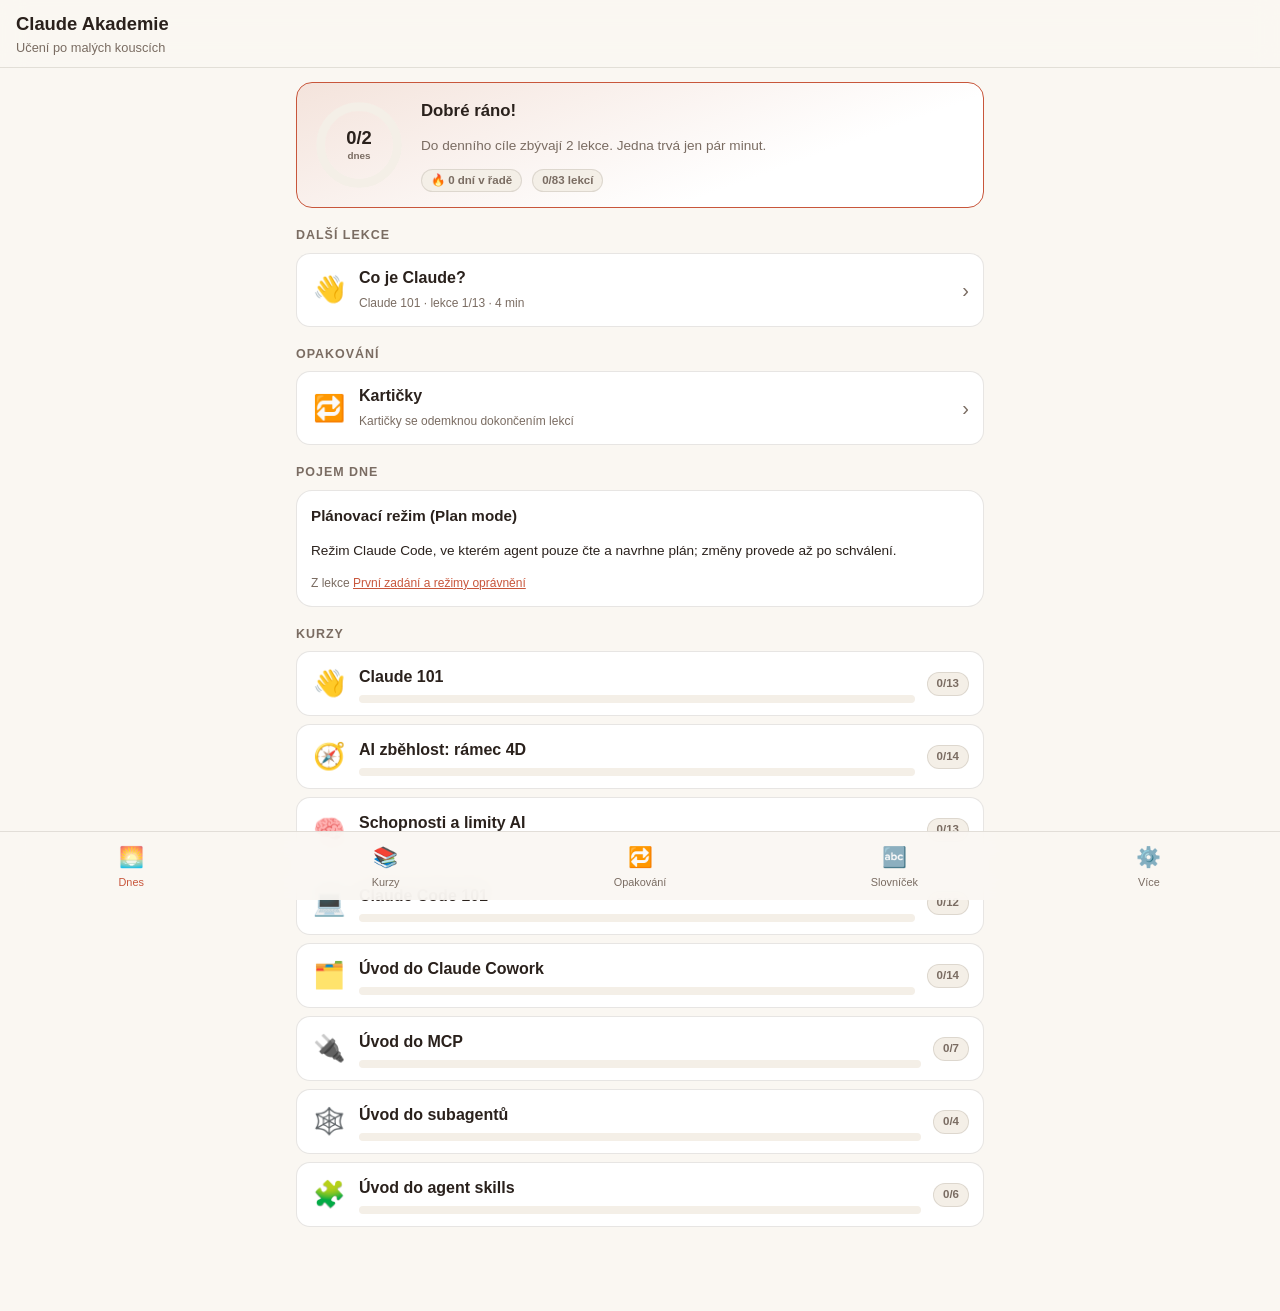
==== claude-akademie/index.html @ 2efd05d3 "Learning Apps: rozcestník a první appka Claude Akademie Repozitář pro více samostatných PWA v podslo" ====
<!DOCTYPE html>
<html lang="cs" data-theme="auto">
<head>
  <meta charset="utf-8">
  <meta name="viewport" content="width=device-width, initial-scale=1, viewport-fit=cover">
  <title>Claude Akademie</title>
  <meta name="description" content="Česká učebnice Claude po malých kouscích: kurzy podle Claude Academy, kvízy, kartičky k opakování, slovníček a sledování pokroku. Funguje offline.">
  <meta name="theme-color" content="#1c1917">
  <meta name="mobile-web-app-capable" content="yes">
  <meta name="apple-mobile-web-app-capable" content="yes">
  <meta name="apple-mobile-web-app-status-bar-style" content="black-translucent">
  <meta name="apple-mobile-web-app-title" content="Claude Akademie">
  <link rel="manifest" href="manifest.webmanifest">
  <link rel="icon" href="icons/icon.svg" type="image/svg+xml">
  <link rel="apple-touch-icon" href="icons/apple-touch-icon.png">
  <link rel="stylesheet" href="styles.css">
</head>
<body>
  <header class="app-header">
    <a id="h-back" class="back" href="#/" style="display:none" aria-label="Zpět">‹</a>
    <div class="head-txt">
      <h1 id="h-title">Claude Akademie</h1>
      <p class="sub" id="h-sub"></p>
    </div>
    <div class="head-actions" id="h-actions"></div>
  </header>

  <main id="view">
    <noscript><p style="padding:20px">Aplikace potřebuje zapnutý JavaScript.</p></noscript>
  </main>

  <nav class="tabbar">
    <a href="#/" data-tab="dnes"><span class="ico">🌅</span>Dnes</a>
    <a href="#/kurzy" data-tab="kurzy"><span class="ico">📚</span>Kurzy</a>
    <a href="#/opakovani" data-tab="opakovani"><span class="ico">🔁</span>Opakování</a>
    <a href="#/slovnik" data-tab="slovnik"><span class="ico">🔤</span>Slovníček</a>
    <a href="#/vice" data-tab="vice"><span class="ico">⚙️</span>Více</a>
  </nav>

  <div id="toast"></div>
  <div id="modal"></div>

  <script src="kurzy/_index.js"></script>
  <script src="kurzy/claude-101.js"></script>
  <script src="kurzy/ai-fluency.js"></script>
  <script src="kurzy/schopnosti-a-limity.js"></script>
  <script src="kurzy/claude-code-101.js"></script>
  <script src="kurzy/cowork.js"></script>
  <script src="kurzy/mcp.js"></script>
  <script src="kurzy/subagenti.js"></script>
  <script src="kurzy/skills.js"></script>
  <script src="app.js"></script>
  <script>
    if ("serviceWorker" in navigator && location.protocol.startsWith("http")) {
      window.addEventListener("load", () => {
        navigator.serviceWorker.register("sw.js").catch(() => {});
      });
    }
  </script>
</body>
</html>
---- claude-akademie/styles.css ----
/* ===== Claude Akademie – styly (mobile-first) ===== */

:root {
  --bg: #1c1917;
  --bg-soft: #24201d;
  --card: #2a2522;
  --card-2: #342e2a;
  --line: rgba(255, 255, 255, 0.09);
  --text: #f5efe6;
  --muted: #b3a89b;
  --accent: #e07a5f;
  --accent-soft: rgba(224, 122, 95, 0.16);
  --accent-ink: #1c1917;
  --ok: #7bc47f;
  --ok-soft: rgba(123, 196, 127, 0.16);
  --warn: #f2c14e;
  --warn-soft: rgba(242, 193, 78, 0.14);
  --danger: #f27a7a;
  --info: #7cb7e8;
  --info-soft: rgba(124, 183, 232, 0.14);
  --shadow: 0 10px 30px rgba(0, 0, 0, 0.35);
  --radius: 16px;
  --fs: 16px;
  color-scheme: dark;
}

html[data-theme="light"] {
  --bg: #faf7f2;
  --bg-soft: #f2ece3;
  --card: #ffffff;
  --card-2: #f4efe7;
  --line: rgba(60, 40, 30, 0.12);
  --text: #2a211c;
  --muted: #7a6c62;
  --accent: #c8563b;
  --accent-soft: rgba(200, 86, 59, 0.12);
  --accent-ink: #ffffff;
  --ok: #2f8f4e;
  --ok-soft: rgba(47, 143, 78, 0.12);
  --warn: #b7791f;
  --warn-soft: rgba(183, 121, 31, 0.12);
  --danger: #c62828;
  --info: #2b6cb0;
  --info-soft: rgba(43, 108, 176, 0.10);
  --shadow: 0 10px 24px rgba(60, 40, 30, 0.10);
  color-scheme: light;
}

@media (prefers-color-scheme: light) {
  html[data-theme="auto"] {
    --bg: #faf7f2;
    --bg-soft: #f2ece3;
    --card: #ffffff;
    --card-2: #f4efe7;
    --line: rgba(60, 40, 30, 0.12);
    --text: #2a211c;
    --muted: #7a6c62;
    --accent: #c8563b;
    --accent-soft: rgba(200, 86, 59, 0.12);
    --accent-ink: #ffffff;
    --ok: #2f8f4e;
    --ok-soft: rgba(47, 143, 78, 0.12);
    --warn: #b7791f;
    --warn-soft: rgba(183, 121, 31, 0.12);
    --danger: #c62828;
    --info: #2b6cb0;
    --info-soft: rgba(43, 108, 176, 0.10);
    --shadow: 0 10px 24px rgba(60, 40, 30, 0.10);
    color-scheme: light;
  }
}

html[data-fs="s"] { --fs: 15px; }
html[data-fs="l"] { --fs: 18px; }
html[data-fs="xl"] { --fs: 20px; }

* { box-sizing: border-box; }

html, body {
  margin: 0;
  padding: 0;
  background: var(--bg);
  color: var(--text);
  font-family: -apple-system, BlinkMacSystemFont, "Segoe UI", Roboto, "Helvetica Neue", Arial, sans-serif;
  font-size: var(--fs);
  line-height: 1.5;
  -webkit-text-size-adjust: 100%;
  overscroll-behavior-y: contain;
}

body { min-height: 100dvh; }

a { color: var(--accent); }
button { font: inherit; }

/* ---------- hlavička ---------- */
.app-header {
  position: sticky;
  top: 0;
  z-index: 20;
  display: flex;
  align-items: center;
  gap: 10px;
  padding: calc(env(safe-area-inset-top) + 10px) 16px 10px;
  background: color-mix(in srgb, var(--bg) 88%, transparent);
  backdrop-filter: blur(12px);
  -webkit-backdrop-filter: blur(12px);
  border-bottom: 1px solid var(--line);
}
.app-header .back {
  text-decoration: none;
  font-size: 30px;
  line-height: 1;
  color: var(--text);
  padding: 0 6px 4px 0;
}
.head-txt { flex: 1; min-width: 0; }
.app-header h1 {
  margin: 0;
  font-size: 1.15rem;
  font-weight: 700;
  white-space: nowrap;
  overflow: hidden;
  text-overflow: ellipsis;
}
.app-header .sub {
  margin: 0;
  color: var(--muted);
  font-size: 0.8rem;
  white-space: nowrap;
  overflow: hidden;
  text-overflow: ellipsis;
}
.head-actions { display: flex; gap: 6px; }
.icon-btn {
  border: 1px solid var(--line);
  background: var(--card);
  color: var(--text);
  border-radius: 12px;
  width: 38px;
  height: 38px;
  display: inline-flex;
  align-items: center;
  justify-content: center;
  font-size: 18px;
  cursor: pointer;
}
.icon-btn.on { background: var(--accent-soft); border-color: var(--accent); }

/* ---------- hlavní plocha ---------- */
#view {
  padding: 14px 16px calc(84px + env(safe-area-inset-bottom));
  max-width: 720px;
  margin: 0 auto;
}

.tabbar {
  position: fixed;
  bottom: 0;
  left: 0;
  right: 0;
  z-index: 20;
  display: flex;
  justify-content: space-around;
  padding: 6px 4px calc(6px + env(safe-area-inset-bottom));
  background: color-mix(in srgb, var(--bg) 92%, transparent);
  backdrop-filter: blur(12px);
  -webkit-backdrop-filter: blur(12px);
  border-top: 1px solid var(--line);
}
.tabbar a {
  flex: 1;
  display: flex;
  flex-direction: column;
  align-items: center;
  gap: 2px;
  text-decoration: none;
  color: var(--muted);
  font-size: 0.68rem;
  padding: 4px 0;
  border-radius: 10px;
  position: relative;
}
.tabbar a .ico { font-size: 20px; }
.tabbar a.active { color: var(--accent); }
.tabbar a .badge {
  position: absolute;
  top: 0;
  right: calc(50% - 22px);
  background: var(--accent);
  color: var(--accent-ink);
  font-size: 0.62rem;
  font-weight: 700;
  border-radius: 999px;
  padding: 0 5px;
  min-width: 16px;
  text-align: center;
}

/* ---------- karty a texty ---------- */
.card {
  background: var(--card);
  border: 1px solid var(--line);
  border-radius: var(--radius);
  padding: 14px;
  margin-bottom: 12px;
}
.card.accent { border-color: var(--accent); background: linear-gradient(160deg, var(--accent-soft), var(--card) 70%); }
.card h2 { margin: 0 0 6px; font-size: 1.05rem; }
.card h3 { margin: 0 0 4px; font-size: 0.95rem; }
.muted { color: var(--muted); }
.small { font-size: 0.85rem; }
.tiny { font-size: 0.75rem; }
.section-title {
  margin: 18px 0 8px;
  font-size: 0.78rem;
  letter-spacing: 0.08em;
  text-transform: uppercase;
  color: var(--muted);
  font-weight: 700;
}
.row { display: flex; align-items: center; gap: 10px; }
.row.between { justify-content: space-between; }
.grow { flex: 1; min-width: 0; }
.wrap { flex-wrap: wrap; }
.center { text-align: center; }
.mt { margin-top: 12px; }
.mb0 { margin-bottom: 0; }

.btn {
  display: inline-flex;
  align-items: center;
  justify-content: center;
  gap: 8px;
  border: 1px solid var(--line);
  background: var(--card-2);
  color: var(--text);
  border-radius: 12px;
  padding: 11px 16px;
  font-weight: 600;
  cursor: pointer;
  text-decoration: none;
  min-height: 44px;
}
.btn.primary { background: var(--accent); color: var(--accent-ink); border-color: transparent; }
.btn.ok { background: var(--ok); color: #0b1a0d; border-color: transparent; }
.btn.ghost { background: transparent; }
.btn.danger { color: var(--danger); border-color: var(--danger); background: transparent; }
.btn.block { width: 100%; }
.btn.sm { padding: 7px 12px; min-height: 36px; font-size: 0.85rem; }
.btn:disabled { opacity: 0.5; cursor: default; }
.btn-row { display: flex; gap: 8px; flex-wrap: wrap; margin-top: 10px; }
.btn-row .btn { flex: 1; }

.chip {
  display: inline-block;
  padding: 2px 9px;
  border-radius: 999px;
  background: var(--card-2);
  border: 1px solid var(--line);
  color: var(--muted);
  font-size: 0.72rem;
  font-weight: 600;
  white-space: nowrap;
}
.chip.ok { background: var(--ok-soft); color: var(--ok); border-color: transparent; }
.chip.accent { background: var(--accent-soft); color: var(--accent); border-color: transparent; }
.chip.warn { background: var(--warn-soft); color: var(--warn); border-color: transparent; }
.chip.info { background: var(--info-soft); color: var(--info); border-color: transparent; }

.progress {
  height: 8px;
  border-radius: 999px;
  background: var(--card-2);
  overflow: hidden;
}
.progress > i {
  display: block;
  height: 100%;
  background: var(--accent);
  border-radius: 999px;
  transition: width 0.3s ease;
}
.progress.ok > i { background: var(--ok); }

/* ---------- Dnes ---------- */
.hero {
  display: grid;
  grid-template-columns: 96px 1fr;
  gap: 14px;
  align-items: center;
}
.ring { width: 96px; height: 96px; position: relative; }
.ring svg { width: 100%; height: 100%; transform: rotate(-90deg); }
.ring circle { fill: none; stroke-width: 9; stroke-linecap: round; }
.ring .track { stroke: var(--card-2); }
.ring .bar { stroke: var(--accent); transition: stroke-dashoffset 0.4s ease; }
.ring .bar.done { stroke: var(--ok); }
.ring .lbl {
  position: absolute;
  inset: 0;
  display: flex;
  flex-direction: column;
  align-items: center;
  justify-content: center;
  font-weight: 800;
  font-size: 1.15rem;
  line-height: 1;
}
.ring .lbl small { font-size: 0.62rem; color: var(--muted); font-weight: 600; margin-top: 3px; }

.stat-grid { display: grid; grid-template-columns: repeat(3, 1fr); gap: 8px; }
.stat {
  background: var(--card);
  border: 1px solid var(--line);
  border-radius: 14px;
  padding: 10px 8px;
  text-align: center;
}
.stat b { display: block; font-size: 1.3rem; }
.stat span { font-size: 0.7rem; color: var(--muted); }

/* ---------- seznamy lekcí ---------- */
.list { display: flex; flex-direction: column; gap: 8px; }
.item {
  display: flex;
  align-items: center;
  gap: 12px;
  background: var(--card);
  border: 1px solid var(--line);
  border-radius: 14px;
  padding: 12px 14px;
  text-decoration: none;
  color: var(--text);
}
.item:active { background: var(--card-2); }
.item .num {
  width: 30px;
  height: 30px;
  border-radius: 50%;
  display: inline-flex;
  align-items: center;
  justify-content: center;
  background: var(--card-2);
  font-size: 0.8rem;
  font-weight: 700;
  color: var(--muted);
  flex-shrink: 0;
}
.item.done .num { background: var(--ok-soft); color: var(--ok); }
.item.next .num { background: var(--accent-soft); color: var(--accent); }
.item .ttl { font-weight: 600; display: block; }
.item .meta { font-size: 0.75rem; color: var(--muted); }
.item .emoji { font-size: 26px; flex-shrink: 0; width: 36px; text-align: center; }
.item .arrow { color: var(--muted); font-size: 20px; }

/* ---------- lekce ---------- */
.lesson { font-size: 1.02em; }
.lesson h2 { font-size: 1.15rem; margin: 22px 0 8px; }
.lesson h3 { font-size: 1rem; margin: 18px 0 6px; }
.lesson p { margin: 0 0 12px; }
.lesson ul, .lesson ol { margin: 0 0 12px; padding-left: 22px; }
.lesson li { margin-bottom: 5px; }
.lesson code {
  font-family: ui-monospace, SFMono-Regular, Menlo, Consolas, monospace;
  font-size: 0.88em;
  background: var(--card-2);
  padding: 1px 5px;
  border-radius: 6px;
}
.lesson-lead {
  color: var(--muted);
  font-size: 0.95rem;
  margin: 0 0 14px;
  padding-bottom: 12px;
  border-bottom: 1px solid var(--line);
}
.callout {
  border-radius: 14px;
  padding: 12px 14px;
  margin: 0 0 14px;
  border: 1px solid transparent;
}
.callout .ttl { font-weight: 700; display: block; margin-bottom: 4px; font-size: 0.85rem; }
.callout p:last-child { margin-bottom: 0; }
.callout.tip { background: var(--ok-soft); border-color: color-mix(in srgb, var(--ok) 40%, transparent); }
.callout.warn { background: var(--warn-soft); border-color: color-mix(in srgb, var(--warn) 40%, transparent); }
.callout.info { background: var(--info-soft); border-color: color-mix(in srgb, var(--info) 40%, transparent); }
.callout.key { background: var(--accent-soft); border-color: color-mix(in srgb, var(--accent) 40%, transparent); }

.example {
  border: 1px solid var(--line);
  border-radius: 14px;
  overflow: hidden;
  margin: 0 0 14px;
  background: var(--card);
}
.example .ex-head {
  padding: 8px 14px;
  font-size: 0.8rem;
  font-weight: 700;
  background: var(--card-2);
  border-bottom: 1px solid var(--line);
}
.example .bubble { padding: 12px 14px; }
.example .bubble + .bubble { border-top: 1px dashed var(--line); }
.example .who {
  font-size: 0.7rem;
  text-transform: uppercase;
  letter-spacing: 0.08em;
  font-weight: 700;
  color: var(--muted);
  margin-bottom: 4px;
}
.example .bubble.user .who { color: var(--accent); }
.example .bubble.ai .who { color: var(--info); }
.example .bubble.bad .who { color: var(--danger); }
.example pre {
  margin: 0;
  white-space: pre-wrap;
  word-break: break-word;
  font-family: inherit;
  font-size: 0.95em;
}
.example pre.mono { font-family: ui-monospace, SFMono-Regular, Menlo, Consolas, monospace; font-size: 0.85em; }
.example .note {
  padding: 10px 14px;
  font-size: 0.88rem;
  color: var(--muted);
  border-top: 1px solid var(--line);
  background: var(--bg-soft);
}
.example .note b { color: var(--text); }

.tbl { width: 100%; border-collapse: collapse; margin: 0 0 14px; font-size: 0.9rem; }
.tbl th, .tbl td { text-align: left; padding: 8px 8px; border-bottom: 1px solid var(--line); vertical-align: top; }
.tbl th { color: var(--muted); font-size: 0.75rem; text-transform: uppercase; letter-spacing: 0.05em; }
.tbl-wrap { overflow-x: auto; }

.compare { display: grid; grid-template-columns: 1fr 1fr; gap: 8px; margin: 0 0 14px; }
.compare > div { border-radius: 12px; padding: 10px 12px; font-size: 0.9rem; border: 1px solid var(--line); }
.compare .bad { background: color-mix(in srgb, var(--danger) 10%, var(--card)); }
.compare .good { background: var(--ok-soft); }
.compare .lbl { font-weight: 700; font-size: 0.75rem; display: block; margin-bottom: 4px; }
.compare .bad .lbl { color: var(--danger); }
.compare .good .lbl { color: var(--ok); }
@media (max-width: 420px) { .compare { grid-template-columns: 1fr; } }

.steps { counter-reset: st; list-style: none; padding: 0; margin: 0 0 14px; }
.steps li {
  counter-increment: st;
  position: relative;
  padding-left: 40px;
  margin-bottom: 10px;
}
.steps li::before {
  content: counter(st);
  position: absolute;
  left: 0;
  top: 0;
  width: 28px;
  height: 28px;
  border-radius: 50%;
  background: var(--accent-soft);
  color: var(--accent);
  font-weight: 700;
  display: flex;
  align-items: center;
  justify-content: center;
  font-size: 0.85rem;
}

.lesson-nav { display: flex; gap: 8px; margin-top: 18px; }
.lesson-nav .btn { flex: 1; }

/* ---------- kvíz ---------- */
.quiz { margin-top: 20px; }
.q { margin-bottom: 14px; }
.q .qt { font-weight: 700; margin-bottom: 8px; }
.opts { display: flex; flex-direction: column; gap: 6px; }
.opt {
  text-align: left;
  border: 1px solid var(--line);
  background: var(--card-2);
  color: var(--text);
  border-radius: 12px;
  padding: 10px 12px;
  cursor: pointer;
}
.opt.sel { border-color: var(--accent); }
.opt.right { border-color: var(--ok); background: var(--ok-soft); }
.opt.wrong { border-color: var(--danger); background: color-mix(in srgb, var(--danger) 12%, var(--card)); }
.opt:disabled { cursor: default; opacity: 1; }
.why { margin-top: 8px; font-size: 0.88rem; color: var(--muted); padding: 8px 12px; border-left: 3px solid var(--accent); }

/* ---------- poznámky ---------- */
textarea, input[type="text"], input[type="search"], input[type="number"], select {
  width: 100%;
  border: 1px solid var(--line);
  background: var(--card-2);
  color: var(--text);
  border-radius: 12px;
  padding: 10px 12px;
  font: inherit;
}
textarea { min-height: 90px; resize: vertical; }
label.lbl { display: block; font-size: 0.8rem; color: var(--muted); margin: 0 0 4px; }
.search { margin-bottom: 12px; }

/* ---------- kartičky ---------- */
.flash {
  min-height: 220px;
  display: flex;
  flex-direction: column;
  justify-content: center;
  align-items: center;
  text-align: center;
  padding: 24px 18px;
  cursor: pointer;
  user-select: none;
}
.flash .side { font-size: 0.7rem; letter-spacing: 0.08em; text-transform: uppercase; color: var(--muted); margin-bottom: 10px; }
.flash .front { font-size: 1.15rem; font-weight: 700; }
.flash .backtxt { font-size: 1rem; }
.flash .src { margin-top: 12px; font-size: 0.75rem; color: var(--muted); }
.rate { display: grid; grid-template-columns: repeat(4, 1fr); gap: 6px; }
.rate .btn { flex-direction: column; gap: 0; padding: 8px 4px; }
.rate .btn small { font-weight: 400; color: var(--muted); font-size: 0.68rem; }
.rate .btn.primary small, .rate .btn.ok small { color: inherit; opacity: 0.8; }

/* ---------- slovníček ---------- */
.term { padding: 10px 0; border-bottom: 1px solid var(--line); }
.term b { display: block; }
.term .src { font-size: 0.72rem; color: var(--muted); }
.letter { position: sticky; top: 58px; background: var(--bg); padding: 8px 0 2px; font-weight: 800; color: var(--accent); }

/* ---------- heatmapa ---------- */
.heat { display: grid; grid-template-columns: repeat(12, 1fr); gap: 3px; }
.heat i {
  aspect-ratio: 1;
  border-radius: 3px;
  background: var(--card-2);
  display: block;
}
.heat i.l1 { background: color-mix(in srgb, var(--accent) 35%, var(--card-2)); }
.heat i.l2 { background: color-mix(in srgb, var(--accent) 65%, var(--card-2)); }
.heat i.l3 { background: var(--accent); }

/* ---------- odznaky ---------- */
.badges { display: grid; grid-template-columns: repeat(auto-fill, minmax(96px, 1fr)); gap: 8px; }
.badge-card {
  text-align: center;
  padding: 12px 6px;
  border-radius: 14px;
  background: var(--card);
  border: 1px solid var(--line);
  font-size: 0.72rem;
}
.badge-card .em { font-size: 30px; display: block; margin-bottom: 4px; }
.badge-card.off { opacity: 0.35; filter: grayscale(1); }

/* ---------- toast a modal ---------- */
#toast {
  position: fixed;
  left: 50%;
  bottom: calc(84px + env(safe-area-inset-bottom));
  transform: translateX(-50%) translateY(20px);
  background: var(--text);
  color: var(--bg);
  padding: 10px 16px;
  border-radius: 12px;
  font-size: 0.9rem;
  font-weight: 600;
  opacity: 0;
  pointer-events: none;
  transition: 0.25s;
  z-index: 50;
  max-width: 90vw;
  text-align: center;
}
#toast.show { opacity: 1; transform: translateX(-50%) translateY(0); }

#modal:empty { display: none; }
#modal {
  position: fixed;
  inset: 0;
  z-index: 40;
  background: rgba(0, 0, 0, 0.55);
  display: flex;
  align-items: flex-end;
  justify-content: center;
}
.sheet {
  width: 100%;
  max-width: 720px;
  background: var(--card);
  border-radius: 20px 20px 0 0;
  padding: 18px 16px calc(18px + env(safe-area-inset-bottom));
  max-height: 85dvh;
  overflow: auto;
}
.sheet h2 { margin: 0 0 10px; }

.done-banner {
  text-align: center;
  padding: 18px 12px;
}
.done-banner .em { font-size: 44px; }

.empty { text-align: center; color: var(--muted); padding: 30px 10px; }

.pill-row { display: flex; gap: 6px; flex-wrap: wrap; margin-bottom: 12px; }
.pill {
  border: 1px solid var(--line);
  background: var(--card);
  color: var(--muted);
  border-radius: 999px;
  padding: 6px 12px;
  font-size: 0.8rem;
  font-weight: 600;
  cursor: pointer;
}
.pill.on { background: var(--accent-soft); color: var(--accent); border-color: var(--accent); }

@media (min-width: 600px) {
  .stat-grid { grid-template-columns: repeat(6, 1fr); }
}
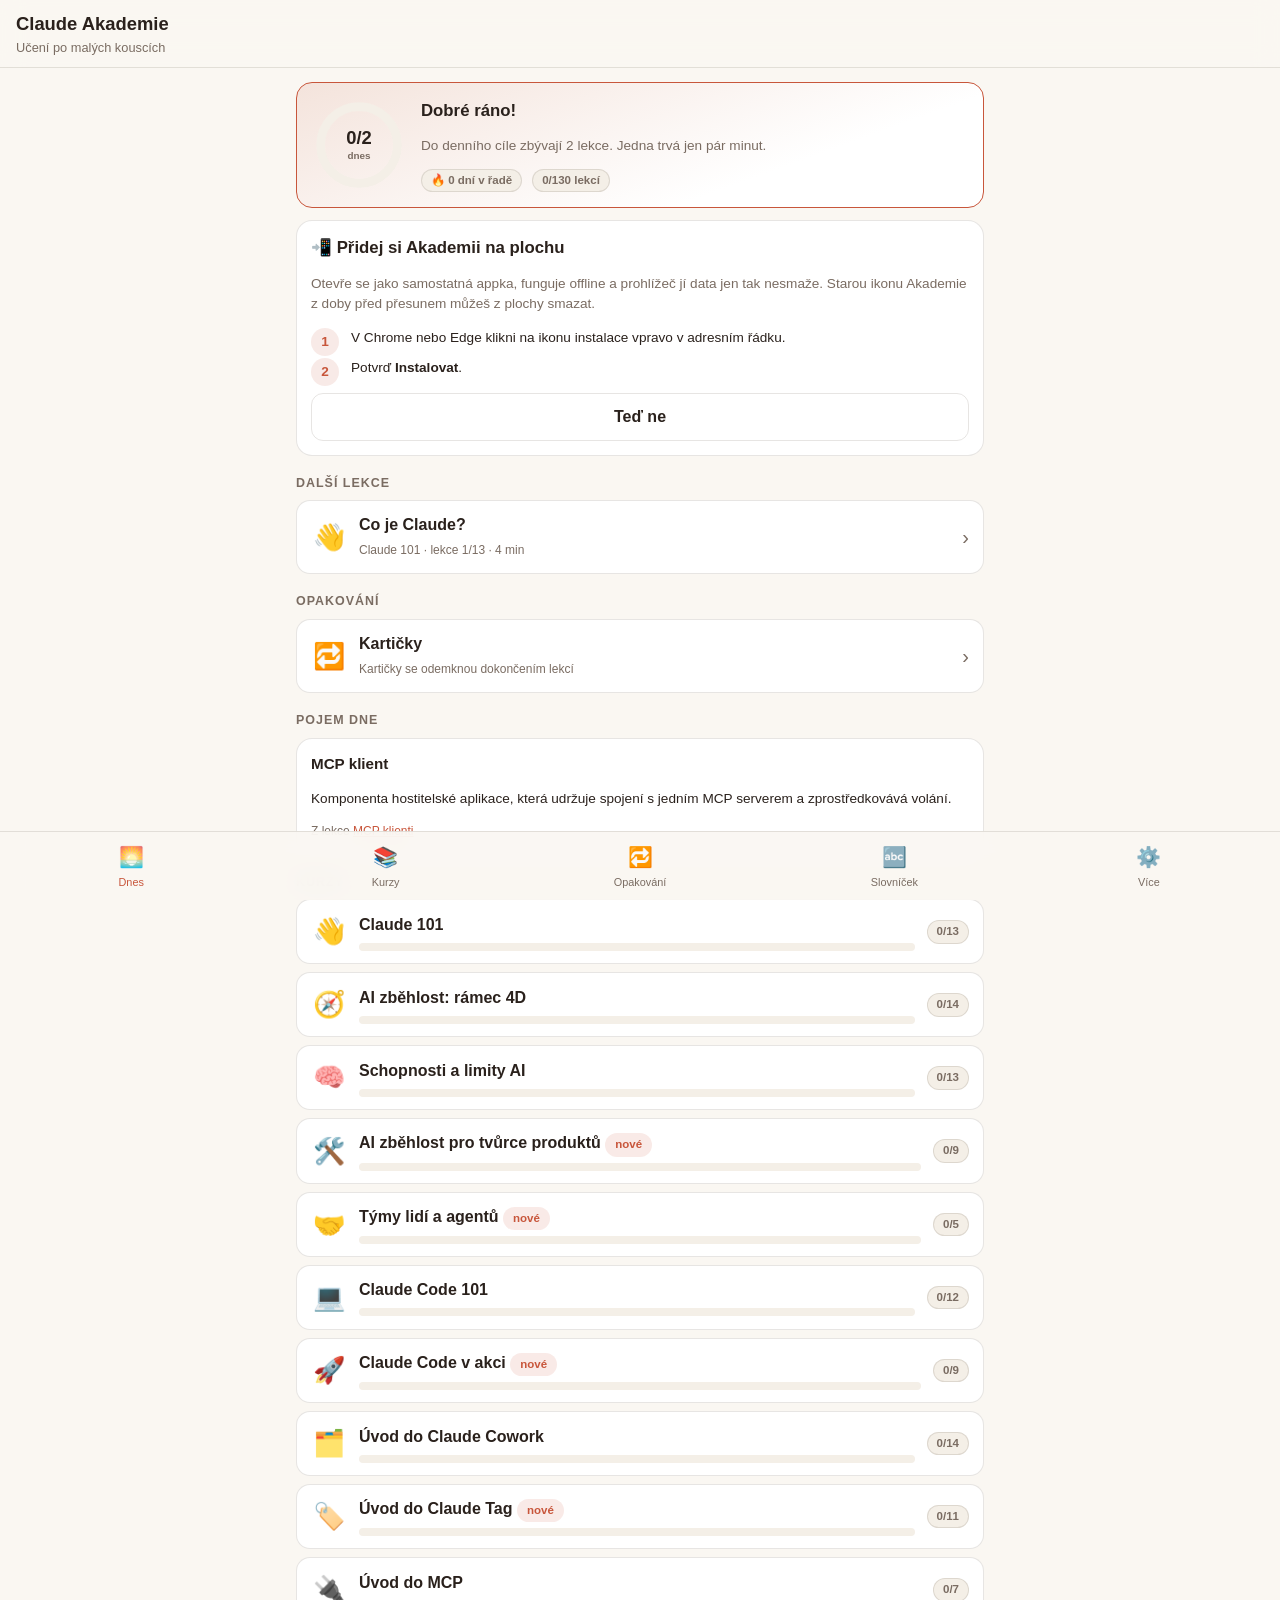
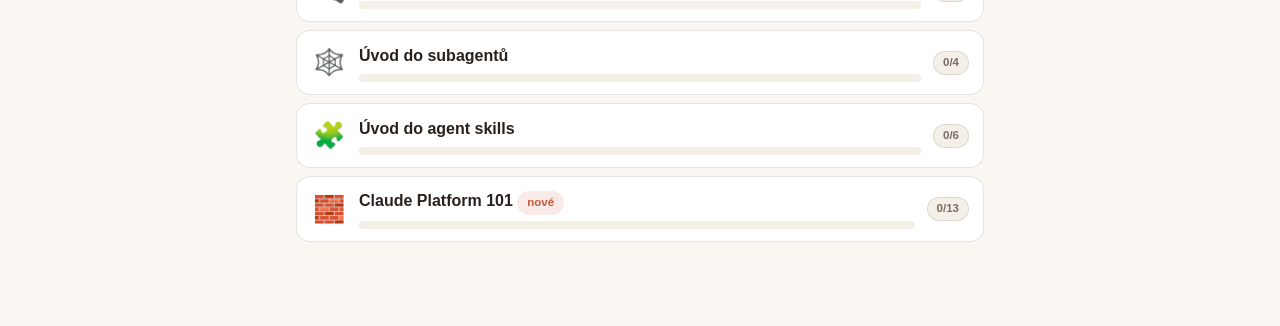
==== commit 1057e62d: "Claude Akademie: zapojeno 5 nových kurzů podle Claude Academy (130 lekcí) - nové kurzy v index.html " ====
--- a/claude-akademie/index.html
+++ b/claude-akademie/index.html
@@ -44,11 +44,16 @@
   <script src="kurzy/claude-101.js"></script>
   <script src="kurzy/ai-fluency.js"></script>
   <script src="kurzy/schopnosti-a-limity.js"></script>
+  <script src="kurzy/ai-fluency-builders.js"></script>
+  <script src="kurzy/tymy-lidi-a-agentu.js"></script>
   <script src="kurzy/claude-code-101.js"></script>
+  <script src="kurzy/claude-code-v-akci.js"></script>
   <script src="kurzy/cowork.js"></script>
+  <script src="kurzy/claude-tag.js"></script>
   <script src="kurzy/mcp.js"></script>
   <script src="kurzy/subagenti.js"></script>
   <script src="kurzy/skills.js"></script>
+  <script src="kurzy/claude-platform-101.js"></script>
   <script src="app.js"></script>
   <script>
     if ("serviceWorker" in navigator && location.protocol.startsWith("http")) {
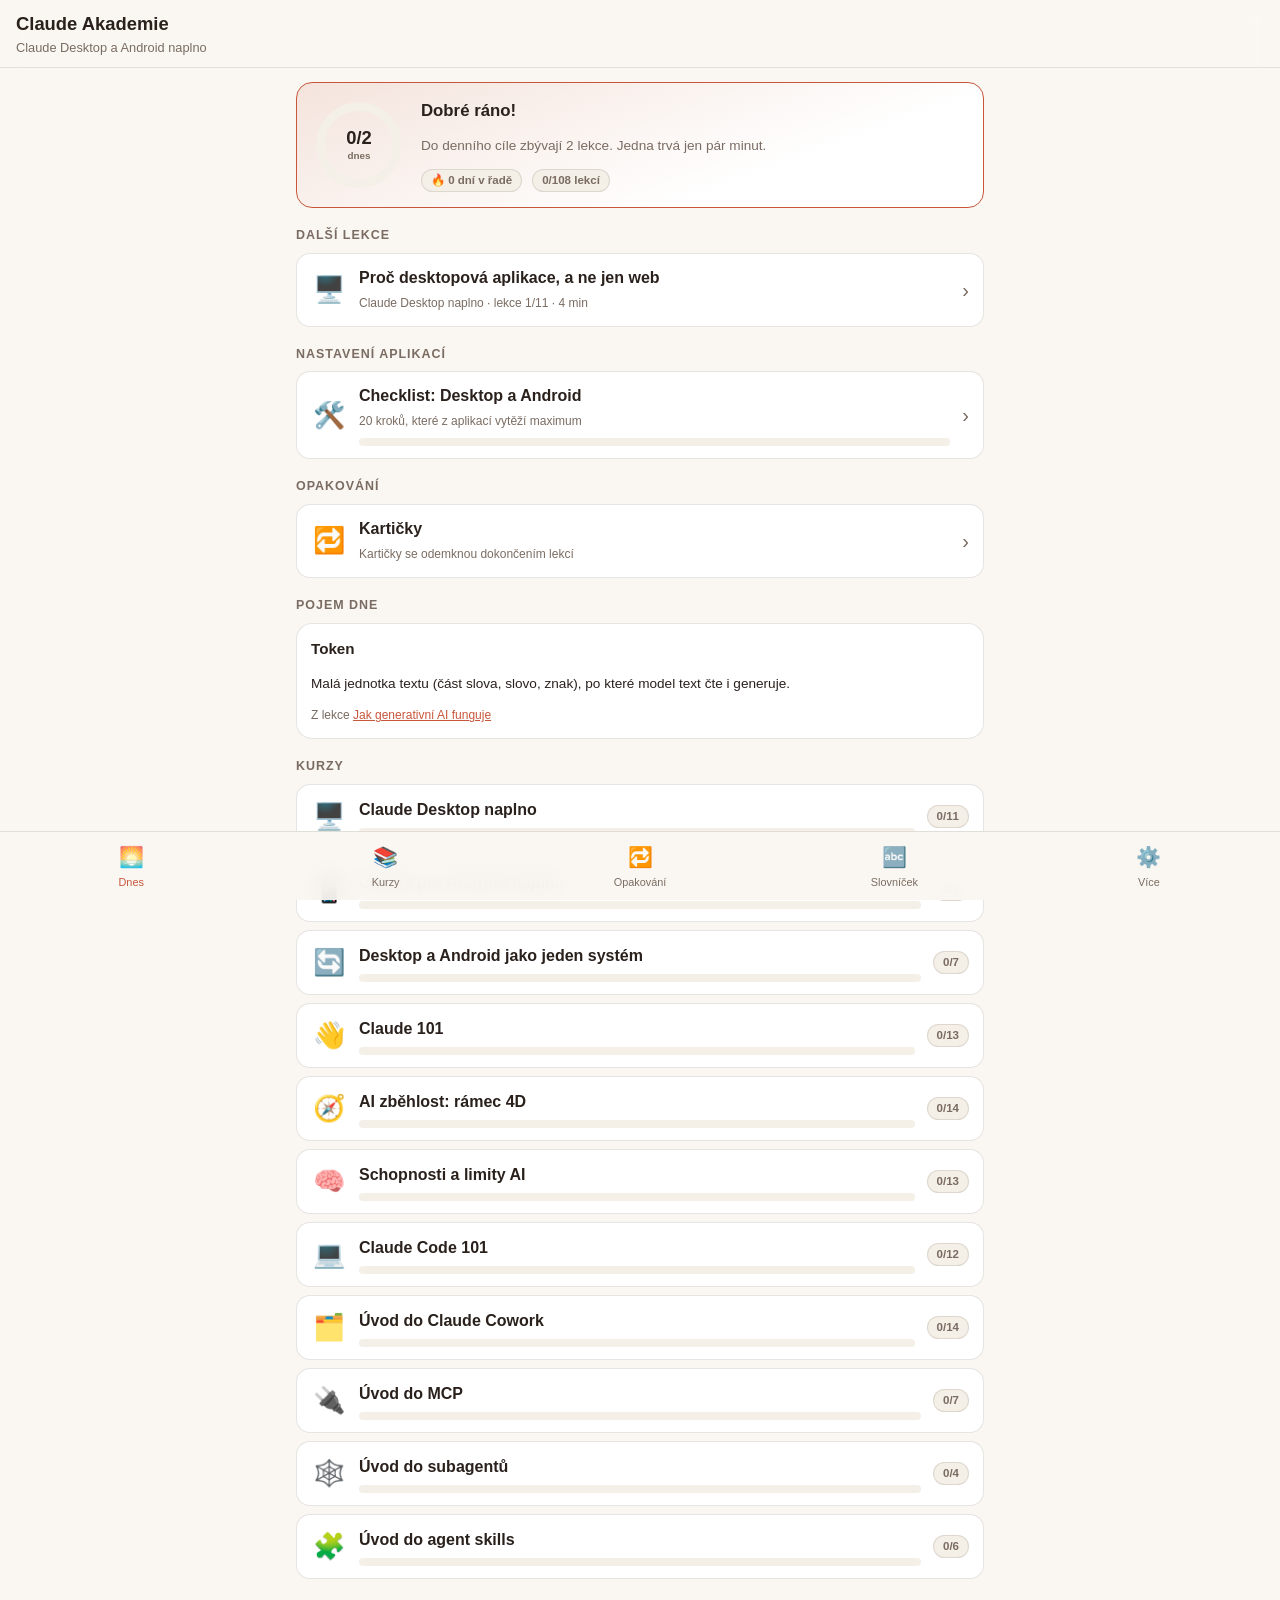
==== commit ec5523c3: "Claude Akademie: zaměření na Claude Desktop a Claude pro Android - nové kurzy Claude Desktop naplno " ====
--- a/claude-akademie/index.html
+++ b/claude-akademie/index.html
@@ -4,7 +4,7 @@
   <meta charset="utf-8">
   <meta name="viewport" content="width=device-width, initial-scale=1, viewport-fit=cover">
   <title>Claude Akademie</title>
-  <meta name="description" content="Česká učebnice Claude po malých kouscích: kurzy podle Claude Academy, kvízy, kartičky k opakování, slovníček a sledování pokroku. Funguje offline.">
+  <meta name="description" content="Česká učebnice, jak naplno využít Claude Desktop a Claude pro Android: praktické kurzy, checklist nastavení, kvízy, kartičky k opakování a slovníček. Funguje offline.">
   <meta name="theme-color" content="#1c1917">
   <meta name="mobile-web-app-capable" content="yes">
   <meta name="apple-mobile-web-app-capable" content="yes">
@@ -41,19 +41,17 @@
   <div id="modal"></div>
 
   <script src="kurzy/_index.js"></script>
+  <script src="kurzy/desktop.js"></script>
+  <script src="kurzy/android.js"></script>
+  <script src="kurzy/propojeni.js"></script>
   <script src="kurzy/claude-101.js"></script>
   <script src="kurzy/ai-fluency.js"></script>
   <script src="kurzy/schopnosti-a-limity.js"></script>
-  <script src="kurzy/ai-fluency-builders.js"></script>
-  <script src="kurzy/tymy-lidi-a-agentu.js"></script>
   <script src="kurzy/claude-code-101.js"></script>
-  <script src="kurzy/claude-code-v-akci.js"></script>
   <script src="kurzy/cowork.js"></script>
-  <script src="kurzy/claude-tag.js"></script>
   <script src="kurzy/mcp.js"></script>
   <script src="kurzy/subagenti.js"></script>
   <script src="kurzy/skills.js"></script>
-  <script src="kurzy/claude-platform-101.js"></script>
   <script src="app.js"></script>
   <script>
     if ("serviceWorker" in navigator && location.protocol.startsWith("http")) {
